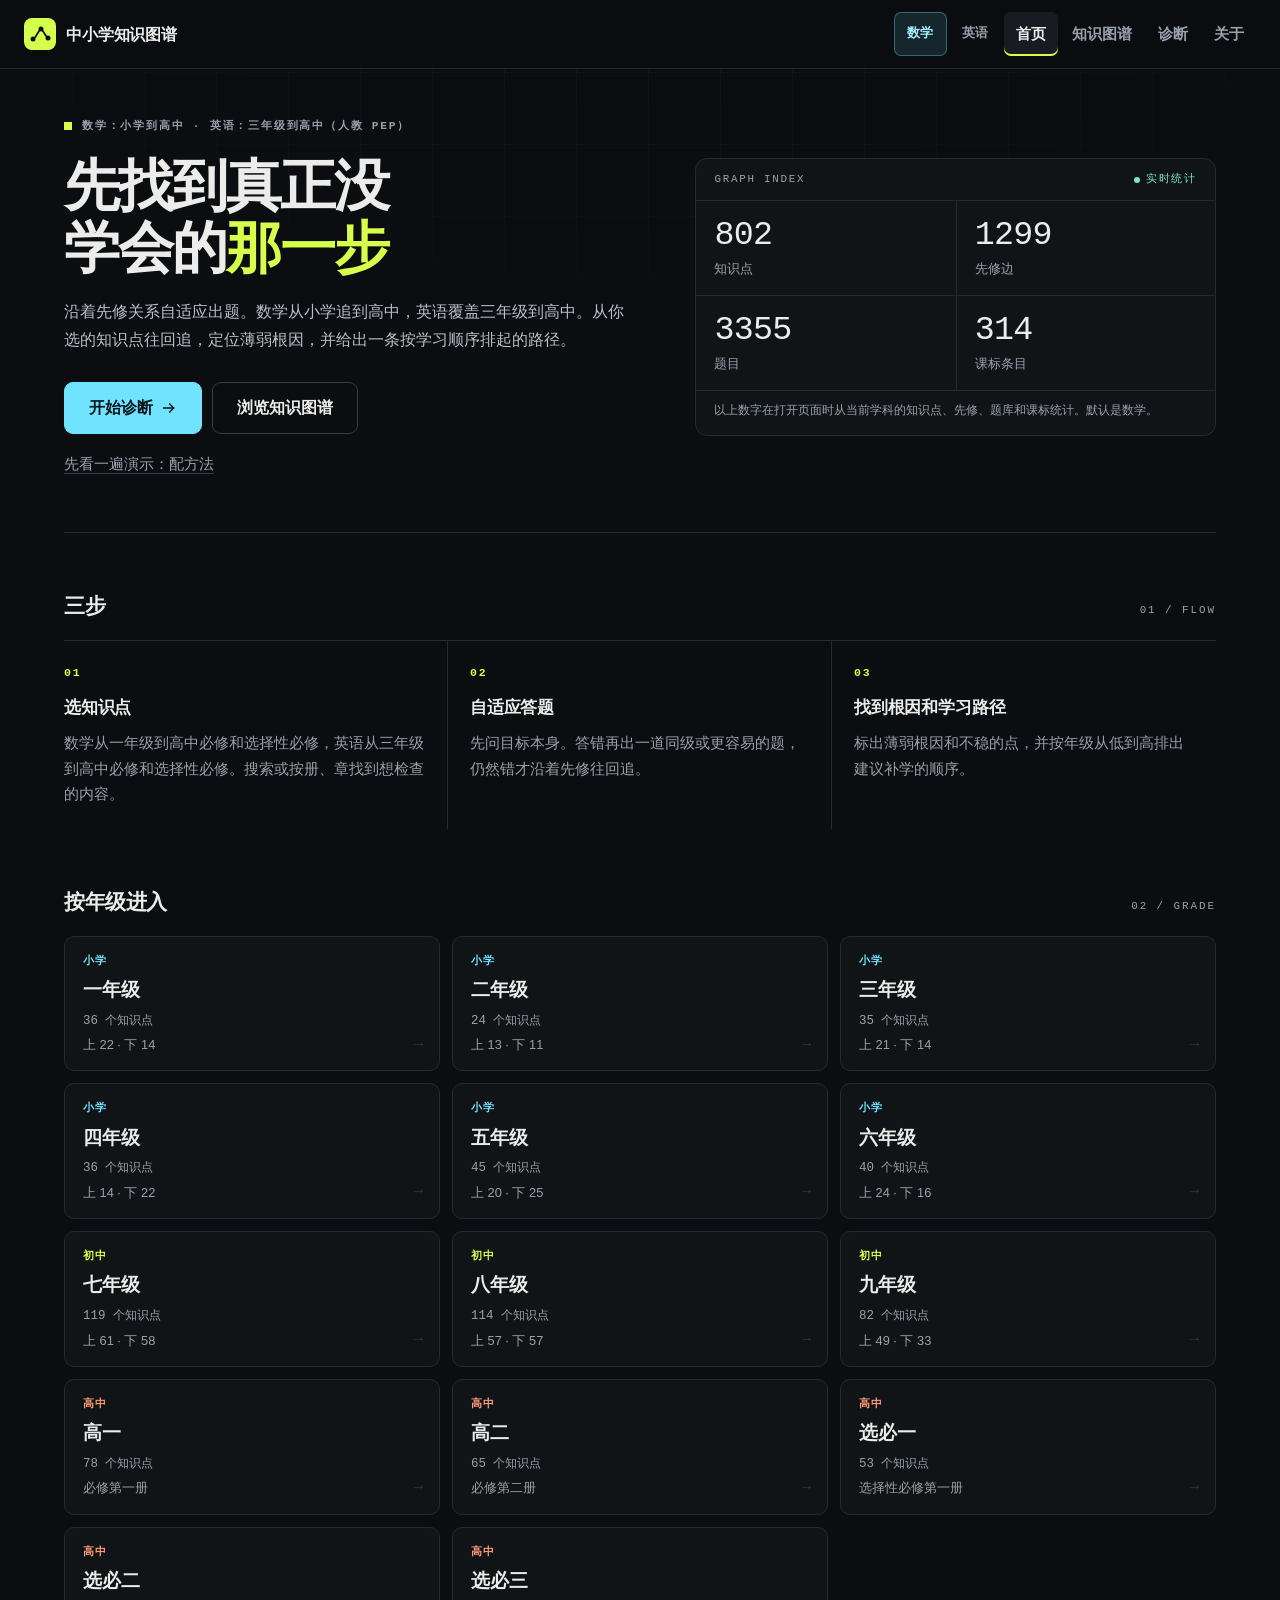
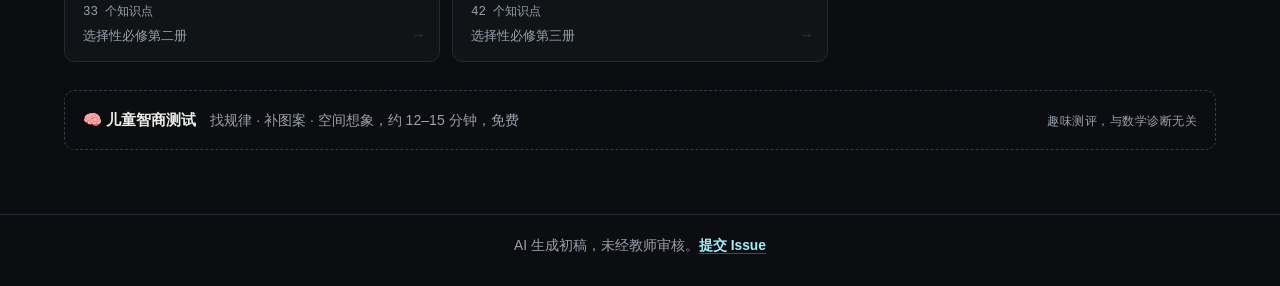
==== index.html @ 4be2f36e "合并上游数据更新，并补齐新数据所需的界面支持 数据（来自上游 xiaoyang111222/cn-math-taxonomy 最新 main）： - 新增初中英语 245 个、高中英语 259 个知识" ====
<!DOCTYPE html>
<html lang="zh-CN">
<head>
<meta charset="utf-8">
<meta name="viewport" content="width=device-width, initial-scale=1">
<title>中小学知识图谱</title>
<meta name="description" content="数学（小学到高中）和英语（小学到高中）的知识图谱。沿先修关系自适应出题，从选中的知识点往回找到薄弱根因。">
<link rel="icon" href="data:image/svg+xml,%3Csvg xmlns='http://www.w3.org/2000/svg' viewBox='0 0 32 32'%3E%3Crect width='32' height='32' rx='8' fill='%230b0d10'/%3E%3Ccircle cx='9' cy='21' r='2.5' fill='%236fe3ff'/%3E%3Ccircle cx='17' cy='11' r='2.5' fill='%23d5ff4b'/%3E%3Ccircle cx='24' cy='20' r='2.5' fill='%236fe3ff'/%3E%3C/svg%3E">
<script>
(function () {
  var id = location.hash.replace(/^#/, '');
  try { id = decodeURIComponent(id); } catch (e) { return; }
  if (/^cnm_[A-Za-z0-9]+$/.test(id)) {
    document.documentElement.style.visibility = 'hidden';
    location.replace('explore/#' + encodeURIComponent(id));
  } else if (/^cne_[A-Za-z0-9]+$/.test(id)) {
    document.documentElement.style.visibility = 'hidden';
    location.replace('explore/?subject=english#' + encodeURIComponent(id));
  }
})();
</script>
<link rel="stylesheet" href="assets/site.css">
</head>
<body class="page-home">
<header class="site-header">
  <a class="brand" href="./">
    <svg class="logo" viewBox="0 0 32 32" width="32" height="32" aria-hidden="true"><rect width="32" height="32" rx="8" fill="currentColor"/><circle cx="9" cy="21" r="2.5" fill="#0b0d10"/><circle cx="17" cy="11" r="2.5" fill="#0b0d10"/><circle cx="24" cy="20" r="2.5" fill="#0b0d10"/><path d="M11.2 19.2 15.2 12.8M18.6 12.6 22.2 18.2" stroke="#0b0d10" stroke-width="1.7" stroke-linecap="round"/></svg>
    <span class="brand-name">中小学知识图谱</span>
  </a>
  <nav class="site-nav" aria-label="主导航">
    <a class="nav-link subject-link on" data-subject="math" href="./">数学</a>
    <a class="nav-link subject-link" data-subject="english" href="./?subject=english">英语</a>
    <a class="nav-link active" href="./" aria-current="page">首页</a>
    <a class="nav-link" href="explore/">知识图谱</a>
    <a class="nav-link" href="diagnose/">诊断</a>
    <a class="nav-link" href="https://github.com/xiaoyang111222/cn-math-taxonomy" target="_blank" rel="noopener noreferrer">关于</a>
  </nav>
</header>
<main class="home">
  <section class="hero">
    <div class="hero-copy">
      <p class="eyebrow">数学：小学到高中 · 英语：三年级到高中（人教 PEP）</p>
      <h1>先找到真正没学会的<span class="hi">那一步</span></h1>
      <p class="lede">沿着先修关系自适应出题。数学从小学追到高中，英语覆盖三年级到高中。从你选的知识点往回追，定位薄弱根因，并给出一条按学习顺序排起的路径。</p>
      <div class="hero-actions">
        <a class="btn btn-primary btn-lg" href="diagnose/">
          开始诊断
          <svg class="arrow" viewBox="0 0 24 24" fill="none" stroke="currentColor" stroke-width="2" stroke-linecap="square" aria-hidden="true"><path d="M4 12h15M13 6l6 6-6 6"/></svg>
        </a>
        <a class="btn btn-lg" href="explore/">浏览知识图谱</a>
      </div>
      <p class="quiet-link"><a href="diagnose/?target=cnm_221&amp;demo=1">先看一遍演示：配方法</a></p>
    </div>

    <aside class="hero-panel" aria-label="图谱数据概览">
      <div class="panel-head">
        <span>Graph index</span>
        <span class="live">实时统计</span>
      </div>
      <div class="stat-grid" id="stats">
        <div class="stat-card"><div class="stat-num" id="n-topics">…</div><div class="stat-label">知识点</div></div>
        <div class="stat-card"><div class="stat-num" id="n-edges">…</div><div class="stat-label">先修边</div></div>
        <div class="stat-card"><div class="stat-num" id="n-questions">…</div><div class="stat-label">题目</div></div>
        <div class="stat-card"><div class="stat-num" id="n-standards">…</div><div class="stat-label">课标条目</div></div>
      </div>
      <div class="panel-foot">
        <p class="stat-note">以上数字在打开页面时从当前学科的知识点、先修、题库和课标统计。默认是数学。</p>
        <div id="load-error" class="load-error" hidden></div>
      </div>
    </aside>
  </section>

  <div class="section-head">
    <h2 class="section-title">三步</h2>
    <span class="sec-index">01 / Flow</span>
  </div>
  <ol class="steps">
    <li>
      <span class="step-no">01</span>
      <h3>选知识点</h3>
      <p>数学从一年级到高中必修和选择性必修，英语从三年级到高中必修和选择性必修。搜索或按册、章找到想检查的内容。</p>
    </li>
    <li>
      <span class="step-no">02</span>
      <h3>自适应答题</h3>
      <p>先问目标本身。答错再出一道同级或更容易的题，仍然错才沿着先修往回追。</p>
    </li>
    <li>
      <span class="step-no">03</span>
      <h3>找到根因和学习路径</h3>
      <p>标出薄弱根因和不稳的点，并按年级从低到高排出建议补学的顺序。</p>
    </li>
  </ol>

  <div class="section-head">
    <h2 class="section-title">按年级进入</h2>
    <span class="sec-index">02 / Grade</span>
  </div>
  <div class="grade-grid" id="grades" aria-busy="true"></div>

  <a class="iq-card" href="https://test.pansgo.com/?from=math-home" target="_blank" rel="noopener">
    <strong>🧠 儿童智商测试</strong>
    <span class="iq-sub">找规律 · 补图案 · 空间想象，约 12–15 分钟，免费</span>
    <span class="iq-note">趣味测评，与数学诊断无关</span>
  </a>
</main>
<footer class="site-footer">
  <p>AI 生成初稿，未经教师审核。<a href="https://github.com/xiaoyang111222/cn-math-taxonomy/issues/new/choose">提交 Issue</a></p>
</footer>
<script src="assets/motion.js"></script>
<script src="assets/home.js"></script>
</body>
</html>
---- assets/site.css ----
/* 中小学知识图谱：全站配色、字号、导航。浏览页与诊断页共用。
   2026 视觉重构：石墨深色仪表台，去除深绿 + 白色底。 */

:root {
  color-scheme: dark;

  --bg: #0b0d10;
  --bg-elev: #111417;
  --bg-muted: #181c22;
  --panel: #111417;

  --text: #ecedea;
  --muted: #98a1ac;
  --line: #242a33;
  --line-strong: #333c49;

  --brand: #6fe3ff;
  --brand-strong: #a6edff;
  --brand-soft: rgba(111, 227, 255, 0.12);
  --on-brand: #06151a;
  --accent: #d5ff4b;
  --on-accent: #0b0d10;

  --junior: #d5ff4b;
  --junior-soft: rgba(213, 255, 75, 0.12);
  --focus: #d5ff4b;

  --shadow: none;
  --radius: 12px;
  --radius-sm: 8px;

  --font: "PingFang SC", "Hiragino Sans GB", "Microsoft YaHei", "Noto Sans CJK SC", "Noto Sans SC", "Source Han Sans SC", sans-serif;
  --mono: "SFMono-Regular", "JetBrains Mono", "Cascadia Mono", Menlo, Consolas, "Liberation Mono", monospace;
  --fs: 16px;

  --ok: #7ce7c0;
  --ok-bg: #0e2721;
  --on-ok: #04120d;
  --bad: #ff8172;
  --bad-bg: #2b1414;
  --on-bad: #1a0505;
  --warn: #ffc46b;
  --warn-bg: #2a2013;
  --unk: #a7b0bb;
  --unk-bg: #1b2027;

  --accent-old: #0f766e;
  --node-primary: #6fe3ff;
  --node-primary-bg: #0e2329;
  --node-junior: #d5ff4b;
  --node-junior-bg: #1f260c;
  --node-senior: #ff9c7a;
  --node-senior-bg: #2a1913;
  --node-current-bg: #20262e;
  --node-current-border: #ffffff;
  --node-text: #ecedea;
  --edge: #5d6a79;
  --edge-soft: #414b58;

  --hard-bg: rgba(255, 196, 107, 0.14);
  --hard-fg: #ffc46b;
  --soft-bg: #1b2027;
  --soft-fg: #a7b0bb;

  --diagram-ok-bg: #0e2721;
  --diagram-ok: #7ce7c0;
  --diagram-bad-bg: #2b1414;
  --diagram-bad: #ff8172;
  --diagram-unk-bg: #1b2027;
  --diagram-unk: #a7b0bb;
  --diagram-shaky-bg: #2a2013;
  --diagram-shaky: #ffc46b;
  --diagram-text: #ecedea;
  --diagram-edge: #4b5563;

  --ease-out: cubic-bezier(0.22, 1, 0.36, 1);
  --dur: 240ms;
}

@media print {
  :root {
    color-scheme: light;
    --bg: #fff;
    --bg-elev: #fff;
    --bg-muted: #f4f6f8;
    --text: #111827;
    --muted: #4b5563;
    --line: #d5dbe3;
    --line-strong: #b9c2cd;
    --panel: #fff;
    --shadow: none;
    --brand: #0e7490;
    --brand-strong: #0e7490;
    --brand-soft: #e6f6fb;
    --on-brand: #ffffff;
    --node-primary: #0e7490;
    --node-primary-bg: #e6f6fb;
    --node-junior: #4d7c0f;
    --node-junior-bg: #f1f8e0;
    --node-senior: #b45309;
    --node-senior-bg: #fdf1e6;
    --node-current-bg: #fff7ed;
    --node-current-border: #c2410c;
    --node-text: #111827;
    --edge: #6b7280;
    --edge-soft: #9ca3af;
    --diagram-text: #111827;
    --diagram-edge: #6b7280;
  }
}

*, *::before, *::after { box-sizing: border-box; }
[hidden] { display: none !important; }
html { -webkit-text-size-adjust: 100%; scroll-behavior: smooth; }

body {
  margin: 0;
  font-family: var(--font);
  font-size: var(--fs);
  line-height: 1.65;
  color: var(--text);
  background: var(--bg);
  -webkit-font-smoothing: antialiased;
}

/* 背景细网格 —— 屏幕阅读才有，打印不输出 */
@media screen {
  body::before {
    content: "";
    position: fixed;
    inset: 0;
    z-index: 0;
    pointer-events: none;
    background-image:
      linear-gradient(to right, rgba(255, 255, 255, 0.035) 1px, transparent 1px),
      linear-gradient(to bottom, rgba(255, 255, 255, 0.035) 1px, transparent 1px);
    background-size: 72px 72px;
    -webkit-mask-image: radial-gradient(ellipse 85% 55% at 50% 0%, #000 0%, transparent 78%);
            mask-image: radial-gradient(ellipse 85% 55% at 50% 0%, #000 0%, transparent 78%);
  }
  body > * { position: relative; z-index: 1; }
}

img { max-width: 100%; height: auto; }
code {
  overflow-wrap: anywhere;
  font-family: var(--mono);
  font-size: 0.92em;
  color: var(--brand-strong);
}

::selection { background: var(--accent); color: var(--on-accent); }

:focus-visible {
  outline: 2px solid var(--focus);
  outline-offset: 3px;
}

::-webkit-scrollbar { width: 10px; height: 10px; }
::-webkit-scrollbar-track { background: var(--bg); }
::-webkit-scrollbar-thumb { background: var(--line-strong); border: 3px solid var(--bg); border-radius: 999px; }
::-webkit-scrollbar-thumb:hover { background: #47525f; }

.node-tip {
  position: absolute;
  z-index: 6;
  max-width: min(280px, calc(100% - 16px));
  padding: 6px 10px;
  border: 1px solid var(--line-strong);
  border-radius: 8px;
  background: #05070a;
  color: var(--text);
  font-size: 0.88rem;
  font-weight: 700;
  line-height: 1.45;
  pointer-events: none;
  box-shadow: 0 12px 32px rgba(0, 0, 0, 0.5);
  overflow-wrap: anywhere;
}

/* 页面切换 */
@view-transition { navigation: auto; }

::view-transition-old(root) { animation: vt-out 180ms cubic-bezier(0.4, 0, 1, 1) both; }
::view-transition-new(root) { animation: vt-in 320ms var(--ease-out) both; }

@keyframes vt-out { to { opacity: 0; transform: translateY(-6px); } }
@keyframes vt-in { from { opacity: 0; transform: translateY(10px); } to { opacity: 1; transform: none; } }

html.is-leaving body { opacity: 0; transition: opacity 160ms cubic-bezier(0.4, 0, 1, 1); }

@keyframes rise-in {
  from { opacity: 0; transform: translateY(12px); }
  to { opacity: 1; transform: none; }
}

@media (prefers-reduced-motion: reduce) {
  html { scroll-behavior: auto; }
  *, *::before, *::after {
    animation-duration: 0.001ms !important;
    animation-iteration-count: 1 !important;
    transition-duration: 0.001ms !important;
    scroll-behavior: auto !important;
  }
  body::before { display: none; }
}

/* ---------------- 顶部导航 ---------------- */
.site-header {
  display: flex;
  flex-wrap: wrap;
  align-items: center;
  gap: 6px 20px;
  padding: 12px 24px;
  background: rgba(11, 13, 16, 0.96);
  border-bottom: 1px solid var(--line);
  max-width: 100%;
  position: sticky;
  top: 0;
  z-index: 40;
}

.brand {
  display: flex;
  align-items: center;
  gap: 10px;
  min-height: 44px;
  min-width: 0;
  color: var(--text);
  text-decoration: none;
  font-weight: 700;
  letter-spacing: -0.01em;
}

.logo {
  color: var(--accent);
  flex: none;
  display: block;
}

.brand-name {
  overflow-wrap: anywhere;
  font-size: 1.02rem;
}

.site-nav {
  display: flex;
  flex-wrap: wrap;
  align-items: center;
  gap: 2px;
  margin-left: auto;
  min-width: 0;
  max-width: 100%;
}

.nav-link {
  display: inline-flex;
  align-items: center;
  min-height: 44px;
  padding: 6px 12px;
  border-radius: 7px;
  color: var(--muted);
  text-decoration: none;
  font-weight: 600;
  font-size: 0.94rem;
  transition: color var(--dur) var(--ease-out), background-color var(--dur) var(--ease-out);
}

.nav-link:hover { background: var(--bg-muted); color: var(--text); }

.nav-link.active,
.nav-link[aria-current="page"] {
  background: var(--bg-muted);
  color: var(--text);
  box-shadow: inset 0 -2px 0 var(--accent);
}

.nav-link.subject-link {
  font-family: var(--mono);
  font-size: 0.82rem;
  letter-spacing: 0.04em;
  color: var(--muted);
  border: 1px solid transparent;
}

.nav-link.subject-link.on {
  background: var(--brand-soft);
  border-color: rgba(111, 227, 255, 0.35);
  color: var(--brand-strong);
  box-shadow: none;
}

body.subject-english .legend li:has(.sw-j),
body.subject-english .legend li:has(.sw-h) { display: none; }

@media (max-width: 720px) {
  .site-header { padding: 10px 16px; gap: 4px 12px; }
  .site-nav { flex: 1 1 100%; margin-left: 0; }
  .nav-link { min-height: 44px; padding: 4px 10px; }
}

.site-footer {
  padding: 20px 24px 28px;
  text-align: center;
  color: var(--muted);
  font-size: 0.86rem;
  border-top: 1px solid var(--line);
  max-width: 100%;
}

.site-footer p { margin: 0; overflow-wrap: anywhere; }
.site-footer a { color: var(--brand-strong); font-weight: 600; text-decoration: none; border-bottom: 1px solid rgba(166, 237, 255, 0.3); position: relative; }
.site-footer a:hover { border-color: var(--brand-strong); }
/* 行内链接不改变排版，用伪元素把可点区域扩到 44px */
.site-footer a::after {
  content: "";
  position: absolute;
  left: -4px;
  right: -4px;
  top: 50%;
  height: 44px;
  transform: translateY(-50%);
}

/* ---------------- 按钮 ---------------- */
button, .btn {
  font: inherit;
  font-weight: 600;
  min-height: 44px;
  padding: 9px 16px;
  border-radius: var(--radius-sm);
  border: 1px solid var(--line-strong);
  background: transparent;
  color: var(--text);
  cursor: pointer;
  transition: background-color var(--dur) var(--ease-out),
              border-color var(--dur) var(--ease-out),
              color var(--dur) var(--ease-out),
              transform 160ms var(--ease-out);
}

button:hover, .btn:hover { background: var(--bg-muted); border-color: #46505f; }
button:active, .btn:active { transform: translateY(1px); }

button.primary, .btn-primary {
  background: var(--brand);
  border-color: var(--brand);
  color: var(--on-brand);
  font-weight: 700;
}

button.primary:hover, .btn-primary:hover { background: #8ceaff; border-color: #8ceaff; }
button:disabled { opacity: 0.45; cursor: not-allowed; transform: none; }

.btn {
  display: inline-flex;
  align-items: center;
  justify-content: center;
  gap: 8px;
  text-decoration: none;
  text-align: center;
}

.btn-lg { min-height: 52px; padding: 12px 24px; font-size: 1rem; border-radius: 9px; }
.btn-block { width: 100%; }
.btn .arrow { width: 16px; height: 16px; flex: none; transition: transform var(--dur) var(--ease-out); }
.btn:hover .arrow { transform: translateX(3px); }

input[type="search"], input[type="text"], input[type="number"], select, textarea {
  font: inherit;
  font-size: 0.95rem;
  color: var(--text);
  background: var(--bg);
  border: 1px solid var(--line-strong);
  border-radius: var(--radius-sm);
  padding: 9px 12px;
  min-height: 44px;
  max-width: 100%;
  transition: border-color 160ms var(--ease-out), background-color 160ms var(--ease-out);
}

input::placeholder { color: #77808c; }

input[type="search"]:hover, input[type="text"]:hover, select:hover, textarea:hover {
  border-color: #46505f;
}

input[type="search"]:focus, input[type="text"]:focus, select:focus, textarea:focus {
  outline: none;
  border-color: var(--brand);
  background: #0d1116;
}

textarea { min-height: 96px; }
.search-lg { width: 100%; font-size: 1rem; min-height: 52px; }

.stage-tabs { display: flex; flex-wrap: wrap; gap: 2px; padding: 3px; border: 1px solid var(--line); border-radius: 9px; background: var(--bg); }
.stage-tab {
  border-radius: 6px;
  border-color: transparent;
  background: transparent;
  min-height: 38px;
  padding: 4px 10px;
  font-size: 0.88rem;
  color: var(--muted);
}
.stage-tab:hover { background: var(--bg-muted); border-color: transparent; }
.stage-tab.on, .stage-tab[aria-selected="true"] {
  background: var(--bg-elev);
  color: var(--brand-strong);
  border-color: var(--line-strong);
  box-shadow: inset 0 0 0 1px rgba(111, 227, 255, 0.18);
}

.badge {
  display: inline-flex;
  align-items: center;
  min-height: 22px;
  padding: 0 8px;
  border-radius: 4px;
  font-family: var(--mono);
  font-size: 0.72rem;
  font-weight: 600;
  letter-spacing: 0.02em;
  white-space: nowrap;
}
.badge.hard { background: var(--hard-bg); color: var(--hard-fg); }
.badge.soft { background: var(--soft-bg); color: var(--soft-fg); }

/* ---------------- 首页 ---------------- */
.home {
  width: min(1200px, 100%);
  margin: 0 auto;
  padding: 48px 24px 64px;
}

.hero {
  display: grid;
  grid-template-columns: minmax(0, 1.05fr) minmax(0, 0.95fr);
  gap: 56px;
  align-items: center;
  padding-bottom: 56px;
  border-bottom: 1px solid var(--line);
}

.hero-copy { min-width: 0; animation: rise-in 520ms var(--ease-out) both; }

.eyebrow {
  display: flex;
  align-items: center;
  gap: 10px;
  margin: 0 0 20px;
  font-family: var(--mono);
  font-size: 0.7rem;
  font-weight: 600;
  letter-spacing: 0.16em;
  text-transform: uppercase;
  color: var(--muted);
}

.eyebrow::before {
  content: "";
  width: 8px;
  height: 8px;
  flex: none;
  background: var(--accent);
}

.hero h1 {
  margin: 0 0 18px;
  font-size: clamp(2.1rem, 4.6vw, 3.5rem);
  line-height: 1.1;
  letter-spacing: -0.035em;
  font-weight: 800;
  color: var(--text);
  text-wrap: balance;
}

.hero h1 .hi { color: var(--accent); white-space: nowrap; }

.lede {
  margin: 0 0 28px;
  font-size: 1.02rem;
  line-height: 1.75;
  max-width: 36em;
  color: #b9c0c9;
}

.hero-actions {
  display: flex;
  flex-wrap: wrap;
  gap: 10px;
  align-items: center;
}

.quiet-link { margin: 18px 0 0; font-size: 0.92rem; }
.quiet-link a {
  color: var(--muted);
  font-weight: 500;
  text-decoration: none;
  border-bottom: 1px solid var(--line-strong);
  padding-bottom: 1px;
  position: relative;
}
/* 行内链接不改变排版，用伪元素把可点区域扩到 44px */
.quiet-link a::after {
  content: "";
  position: absolute;
  left: -6px;
  right: -6px;
  top: 50%;
  height: 44px;
  transform: translateY(-50%);
}
.quiet-link a:hover { color: var(--brand-strong); border-color: var(--brand-strong); }

/* Hero 右侧数据面板 */
.hero-panel {
  min-width: 0;
  border: 1px solid var(--line);
  border-radius: var(--radius);
  background: var(--bg-elev);
  overflow: hidden;
  animation: rise-in 520ms 120ms var(--ease-out) both;
}

.panel-head {
  display: flex;
  align-items: center;
  justify-content: space-between;
  gap: 12px;
  padding: 12px 18px;
  border-bottom: 1px solid var(--line);
  font-family: var(--mono);
  font-size: 0.68rem;
  letter-spacing: 0.16em;
  text-transform: uppercase;
  color: var(--muted);
}

.panel-head .live { display: inline-flex; align-items: center; gap: 6px; color: var(--ok); }
.panel-head .live::before {
  content: "";
  width: 6px; height: 6px;
  border-radius: 50%;
  background: currentColor;
  animation: blink 2.6s var(--ease-out) infinite;
}

@keyframes blink { 0%, 100% { opacity: 1; } 50% { opacity: 0.25; } }

.panel-foot {
  padding: 10px 18px 14px;
  border-top: 1px solid var(--line);
}

.section-head {
  display: flex;
  align-items: baseline;
  justify-content: space-between;
  gap: 16px;
  margin: 56px 0 16px;
}

.section-title {
  margin: 0;
  font-size: 1.32rem;
  letter-spacing: -0.02em;
  font-weight: 700;
}

.sec-index {
  font-family: var(--mono);
  font-size: 0.68rem;
  letter-spacing: 0.18em;
  color: var(--muted);
  text-transform: uppercase;
}

.steps {
  list-style: none;
  margin: 0;
  padding: 0;
  display: grid;
  grid-template-columns: repeat(3, minmax(0, 1fr));
  gap: 0;
  border-top: 1px solid var(--line);
}

.steps li {
  min-width: 0;
  padding: 22px 22px 22px 0;
  border-right: 1px solid var(--line);
  transition: background-color var(--dur) var(--ease-out);
}

.steps li + li { padding-left: 22px; }
.steps li:last-child { border-right: 0; }
.steps li:hover { background: rgba(255, 255, 255, 0.018); }

.step-no {
  display: block;
  font-family: var(--mono);
  font-size: 0.72rem;
  font-weight: 600;
  letter-spacing: 0.16em;
  color: var(--accent);
  margin-bottom: 12px;
}

.steps h3 { margin: 0 0 8px; font-size: 1.05rem; letter-spacing: -0.01em; }
.steps p { margin: 0; color: var(--muted); font-size: 0.94rem; line-height: 1.7; }

.stat-grid, .grade-grid {
  display: grid;
  gap: 12px;
}

.stat-grid {
  grid-template-columns: repeat(2, minmax(0, 1fr));
  gap: 0;
}

.grade-grid { grid-template-columns: repeat(3, minmax(0, 1fr)); }

.stat-card {
  min-width: 0;
  padding: 16px 18px;
  border-top: 1px solid var(--line);
  border-left: 1px solid var(--line);
}

.stat-card:nth-child(1), .stat-card:nth-child(2) { border-top: 0; }
.stat-card:nth-child(odd) { border-left: 0; }

.stat-num {
  font-family: var(--mono);
  font-size: clamp(1.6rem, 2.6vw, 2.1rem);
  font-weight: 500;
  line-height: 1.1;
  letter-spacing: -0.02em;
  color: var(--text);
  font-variant-numeric: tabular-nums;
}

.stat-label {
  margin-top: 4px;
  color: var(--muted);
  font-size: 0.8rem;
  font-weight: 500;
}

.stat-note {
  color: var(--muted);
  margin: 0;
  font-size: 0.78rem;
  line-height: 1.6;
}

.load-error {
  background: var(--bad-bg);
  color: var(--text);
  border: 1px solid rgba(255, 129, 114, 0.4);
  border-radius: var(--radius-sm);
  padding: 12px 14px;
  margin: 14px 18px;
  font-size: 0.88rem;
}

a.grade-card {
  position: relative;
  display: flex;
  flex-direction: column;
  gap: 3px;
  min-width: 0;
  min-height: 116px;
  padding: 16px 18px 15px;
  background: var(--bg-elev);
  border: 1px solid var(--line);
  border-radius: 10px;
  text-decoration: none;
  color: inherit;
  transition: border-color var(--dur) var(--ease-out),
              background-color var(--dur) var(--ease-out),
              transform var(--dur) var(--ease-out);
}

a.grade-card::after {
  content: "→";
  position: absolute;
  right: 16px;
  bottom: 14px;
  font-family: var(--mono);
  font-size: 0.9rem;
  color: var(--line-strong);
  transition: color var(--dur) var(--ease-out), transform var(--dur) var(--ease-out);
}

a.grade-card:hover {
  border-color: var(--line-strong);
  background: #14181d;
  transform: translateY(-3px);
}

a.grade-card:hover::after { color: var(--accent); transform: translateX(3px); }
a.grade-card.is-junior:hover { border-color: rgba(213, 255, 75, 0.45); }
a.grade-card.is-senior:hover { border-color: rgba(255, 156, 122, 0.45); }

a.grade-card strong {
  font-size: 1.16rem;
  letter-spacing: -0.01em;
  margin: 2px 0 2px;
}

.grade-stage {
  font-family: var(--mono);
  font-size: 0.66rem;
  font-weight: 600;
  letter-spacing: 0.14em;
  text-transform: uppercase;
  color: var(--muted);
}

a.grade-card.is-primary .grade-stage { color: var(--node-primary); }
a.grade-card.is-junior .grade-stage { color: var(--node-junior); }
a.grade-card.is-senior .grade-stage { color: var(--node-senior); }

.grade-stage + strong + .grade-count + .grade-stage {
  color: var(--muted);
  font-family: var(--font);
  font-size: 0.8rem;
  font-weight: 500;
  letter-spacing: 0;
  text-transform: none;
}

.grade-count {
  font-family: var(--mono);
  font-size: 0.78rem;
  font-weight: 500;
  color: var(--muted);
  font-variant-numeric: tabular-nums;
}

a.iq-card {
  display: flex;
  flex-wrap: wrap;
  align-items: baseline;
  gap: 4px 14px;
  margin-top: 28px;
  padding: 16px 18px;
  max-width: 100%;
  background: transparent;
  border: 1px dashed var(--line-strong);
  border-radius: 10px;
  text-decoration: none;
  color: var(--text);
  transition: border-color var(--dur) var(--ease-out), background-color var(--dur) var(--ease-out);
}

a.iq-card:hover { border-color: var(--brand); background: rgba(111, 227, 255, 0.04); }
a.iq-card strong { font-size: 0.95rem; font-weight: 600; }
a.iq-card .iq-sub { font-weight: 500; color: var(--muted); font-size: 0.88rem; overflow-wrap: anywhere; }
a.iq-card .iq-note {
  margin-left: auto;
  color: var(--muted);
  font-size: 0.74rem;
  font-family: var(--mono);
  letter-spacing: 0.04em;
  overflow-wrap: anywhere;
}

/* 卡片入场错峰 */
.grade-grid > a.grade-card,
.stat-card { animation: rise-in 420ms var(--ease-out) both; }
.grade-grid > a.grade-card:nth-child(3n + 1) { animation-delay: 40ms; }
.grade-grid > a.grade-card:nth-child(3n + 2) { animation-delay: 80ms; }
.grade-grid > a.grade-card:nth-child(3n + 3) { animation-delay: 120ms; }
.stat-card:nth-child(1) { animation-delay: 160ms; }
.stat-card:nth-child(2) { animation-delay: 200ms; }
.stat-card:nth-child(3) { animation-delay: 240ms; }
.stat-card:nth-child(4) { animation-delay: 280ms; }

@media (max-width: 960px) {
  .hero { grid-template-columns: minmax(0, 1fr); gap: 36px; }
  .grade-grid { grid-template-columns: repeat(2, minmax(0, 1fr)); }
}

@media (max-width: 800px) {
  .home { padding: 36px 16px 48px; }
  .steps { grid-template-columns: 1fr; }
  .steps li { padding: 18px 0; border-right: 0; border-bottom: 1px solid var(--line); }
  .steps li + li { padding-left: 0; }
  .steps li:last-child { border-bottom: 0; }
  .step-no { margin-bottom: 14px; }
  .section-head { margin: 40px 0 14px; }
}

@media (max-width: 560px) {
  .hero h1 { font-size: clamp(1.9rem, 8vw, 2.4rem); }
  .hero-actions .btn { flex: 1 1 100%; }
  .grade-grid { grid-template-columns: minmax(0, 1fr); }
  .stat-num { font-size: 1.6rem; }
  a.iq-card .iq-note { margin-left: 0; }
}
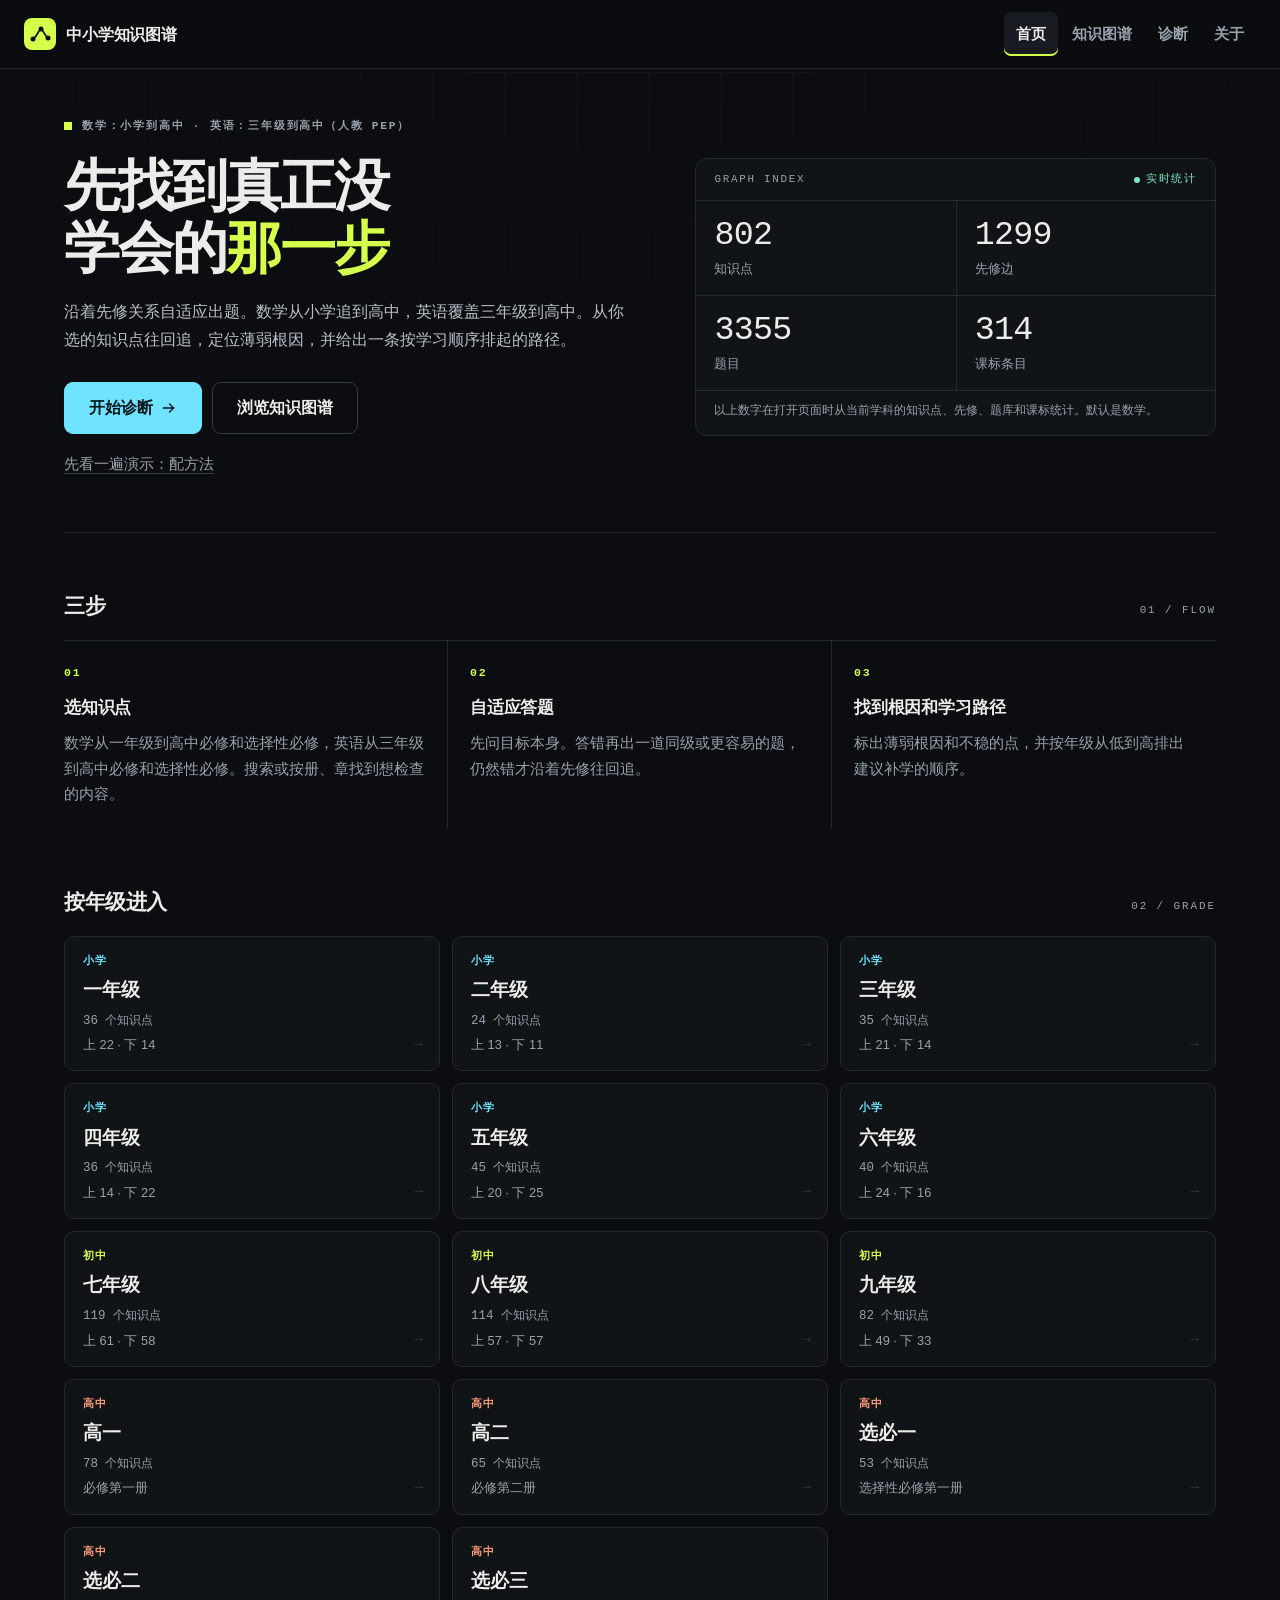
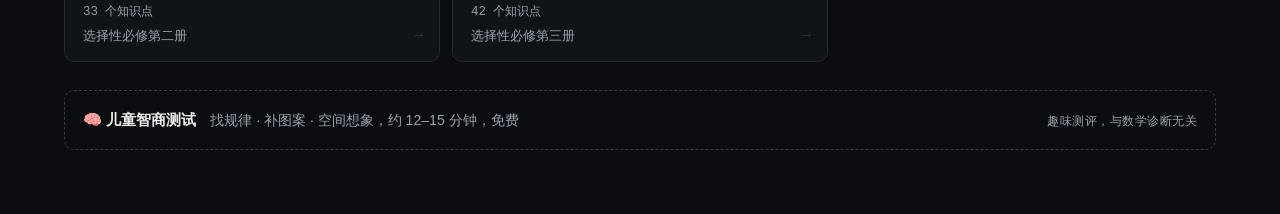
==== commit bd69d0dc: "导航改为一级/二级结构，诊断页学段联动，移除页脚 - 导航一级只留 首页 / 知识图谱 / 诊断 / 关于；数学、英语收进「知识图谱」的悬停下拉（也从键盘 focus 展开） - 诊断页「按年级整体诊" ====
--- a/index.html
+++ b/index.html
@@ -28,12 +28,16 @@
     <span class="brand-name">中小学知识图谱</span>
   </a>
   <nav class="site-nav" aria-label="主导航">
-    <a class="nav-link subject-link on" data-subject="math" href="./">数学</a>
-    <a class="nav-link subject-link" data-subject="english" href="./?subject=english">英语</a>
     <a class="nav-link active" href="./" aria-current="page">首页</a>
-    <a class="nav-link" href="explore/">知识图谱</a>
+    <div class="nav-item has-menu">
+      <a class="nav-link" href="explore/">知识图谱</a>
+      <div class="nav-menu" role="menu" aria-label="知识图谱学科">
+        <a class="nav-link subject-link on" data-subject="math" role="menuitem" href="explore/">数学</a>
+        <a class="nav-link subject-link" data-subject="english" role="menuitem" href="explore/?subject=english">英语</a>
+      </div>
+    </div>
     <a class="nav-link" href="diagnose/">诊断</a>
-    <a class="nav-link" href="https://github.com/xiaoyang111222/cn-math-taxonomy" target="_blank" rel="noopener noreferrer">关于</a>
+    <a class="nav-link" href="https://github.com/zhujiuyi/jiaocaitupu" target="_blank" rel="noopener noreferrer">关于</a>
   </nav>
 </header>
 <main class="home">
@@ -104,9 +108,6 @@
     <span class="iq-note">趣味测评，与数学诊断无关</span>
   </a>
 </main>
-<footer class="site-footer">
-  <p>AI 生成初稿，未经教师审核。<a href="https://github.com/xiaoyang111222/cn-math-taxonomy/issues/new/choose">提交 Issue</a></p>
-</footer>
 <script src="assets/motion.js"></script>
 <script src="assets/home.js"></script>
 </body>
--- a/assets/site.css
+++ b/assets/site.css
@@ -268,6 +268,42 @@
 
 .nav-link:hover { background: var(--bg-muted); color: var(--text); }
 
+/* 「知识图谱」带学科二级菜单：鼠标悬停或键盘聚焦时展开 */
+.nav-item { position: relative; display: inline-flex; align-items: center; }
+.nav-item .nav-menu {
+  position: absolute;
+  top: calc(100% + 6px);
+  left: 50%;
+  transform: translateX(-50%) translateY(-4px);
+  min-width: 132px;
+  padding: 6px;
+  display: flex;
+  flex-direction: column;
+  gap: 2px;
+  background: var(--bg-elev);
+  border: 1px solid var(--line-strong);
+  border-radius: 10px;
+  box-shadow: 0 12px 32px rgba(0, 0, 0, 0.45);
+  opacity: 0;
+  visibility: hidden;
+  pointer-events: none;
+  transition: opacity var(--dur) var(--ease-out), transform var(--dur) var(--ease-out), visibility var(--dur);
+  z-index: 60;
+}
+.nav-item.has-menu:hover .nav-menu,
+.nav-item.has-menu:focus-within .nav-menu {
+  opacity: 1;
+  visibility: visible;
+  pointer-events: auto;
+  transform: translateX(-50%) translateY(0);
+}
+.nav-item .nav-menu .nav-link { width: 100%; justify-content: flex-start; min-height: 40px; }
+.nav-item .nav-menu .nav-link.on {
+  background: var(--bg-muted);
+  color: var(--text);
+  box-shadow: inset 0 0 0 1px var(--line-strong);
+}
+
 .nav-link.active,
 .nav-link[aria-current="page"] {
   background: var(--bg-muted);
@@ -297,29 +333,6 @@
   .site-header { padding: 10px 16px; gap: 4px 12px; }
   .site-nav { flex: 1 1 100%; margin-left: 0; }
   .nav-link { min-height: 44px; padding: 4px 10px; }
-}
-
-.site-footer {
-  padding: 20px 24px 28px;
-  text-align: center;
-  color: var(--muted);
-  font-size: 0.86rem;
-  border-top: 1px solid var(--line);
-  max-width: 100%;
-}
-
-.site-footer p { margin: 0; overflow-wrap: anywhere; }
-.site-footer a { color: var(--brand-strong); font-weight: 600; text-decoration: none; border-bottom: 1px solid rgba(166, 237, 255, 0.3); position: relative; }
-.site-footer a:hover { border-color: var(--brand-strong); }
-/* 行内链接不改变排版，用伪元素把可点区域扩到 44px */
-.site-footer a::after {
-  content: "";
-  position: absolute;
-  left: -4px;
-  right: -4px;
-  top: 50%;
-  height: 44px;
-  transform: translateY(-50%);
 }
 
 /* ---------------- 按钮 ---------------- */
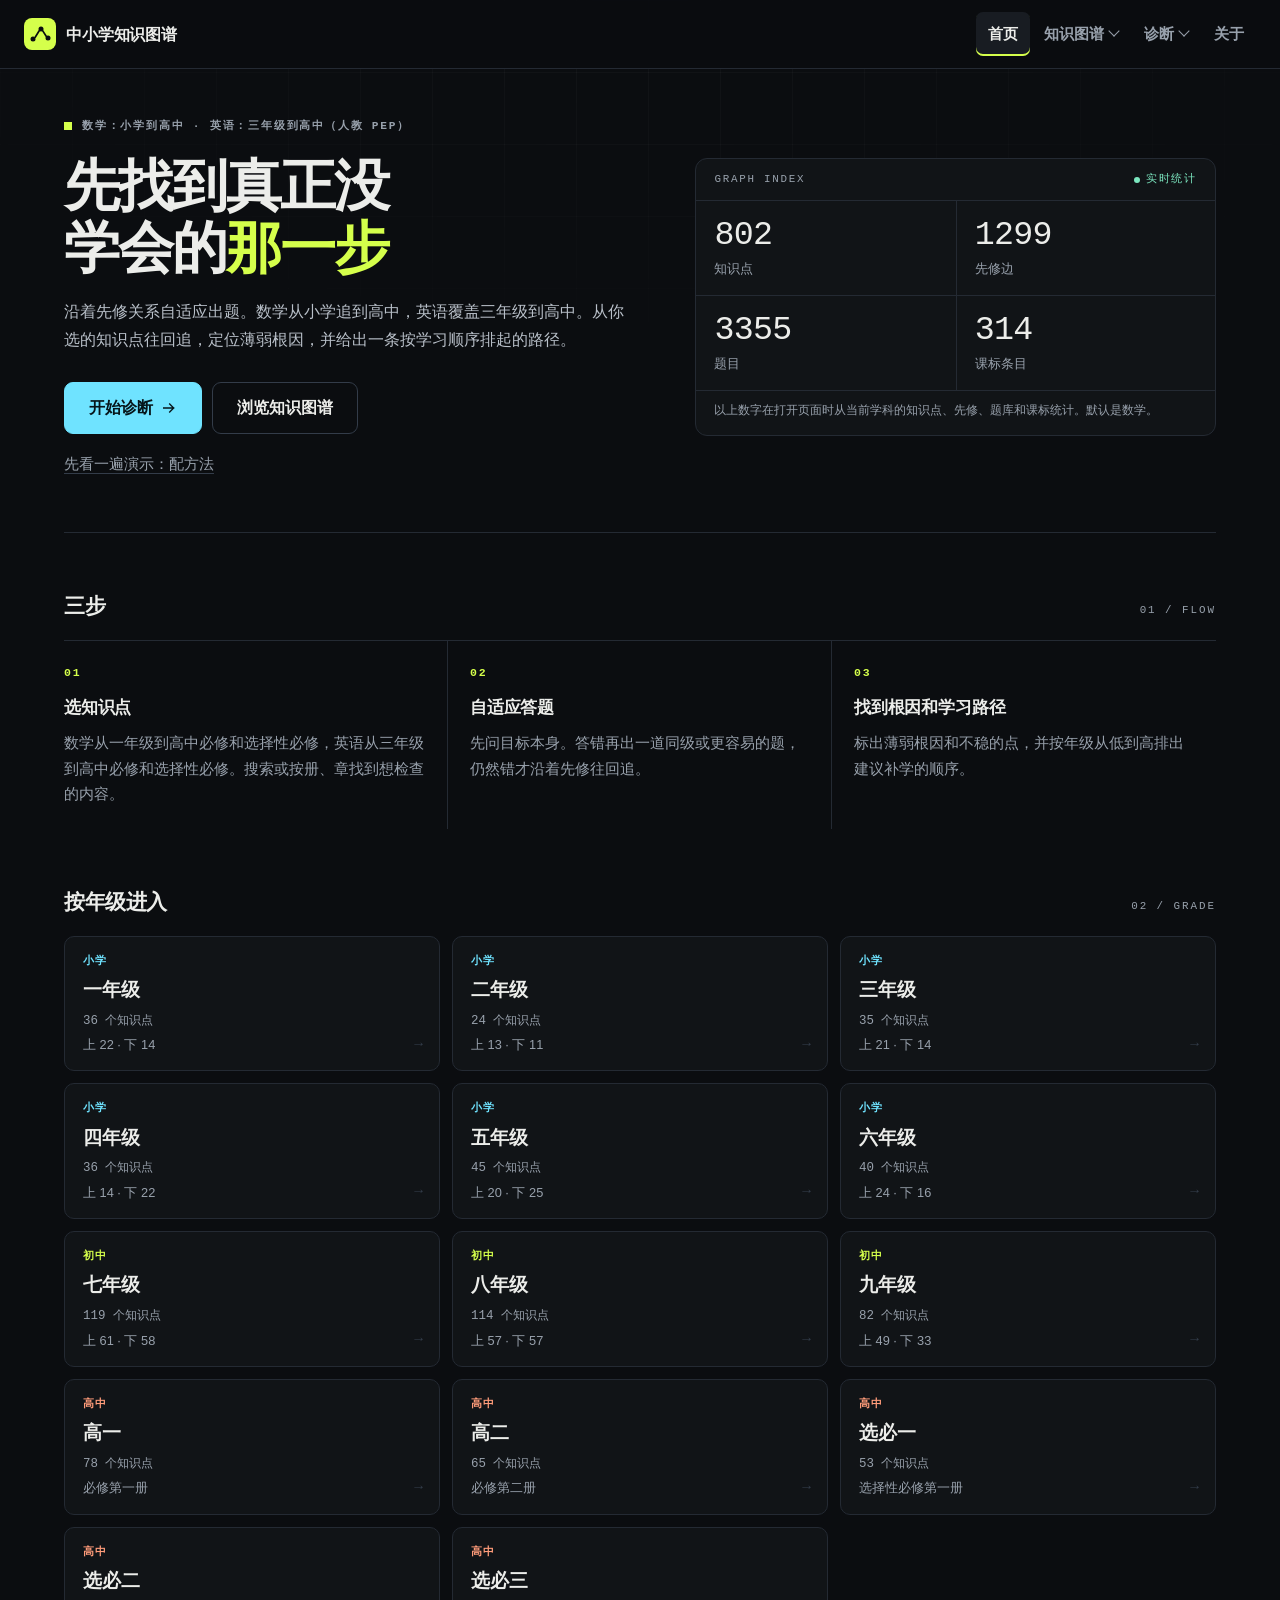
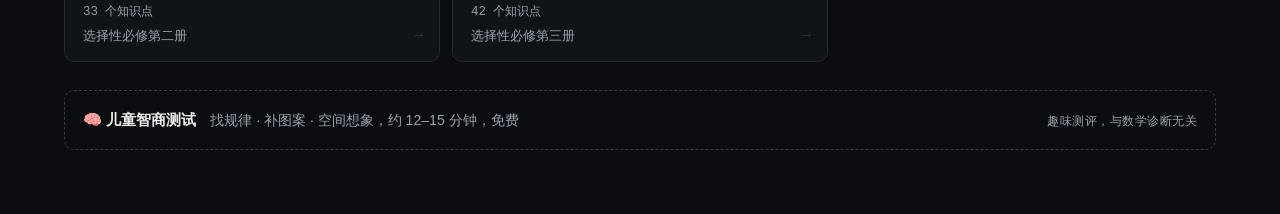
==== commit 45180c5b: "一级菜单只展开二级菜单，不再跳转 - 「知识图谱 / 诊断」改用 button 渲染（外观与 .nav-link 一致，带展开箭头），点击只 toggle 菜单，跳转只发生在点二级学科时 - 两个下拉" ====
--- a/index.html
+++ b/index.html
@@ -30,13 +30,19 @@
   <nav class="site-nav" aria-label="主导航">
     <a class="nav-link active" href="./" aria-current="page">首页</a>
     <div class="nav-item has-menu">
-      <a class="nav-link" href="explore/">知识图谱</a>
-      <div class="nav-menu" role="menu" aria-label="知识图谱学科">
+      <button type="button" class="nav-link" aria-haspopup="true" aria-expanded="false">知识图谱<span class="caret" aria-hidden="true"></span></button>
+      <div class="nav-menu" role="menu" aria-label="知识图谱学科" data-group="explore">
         <a class="nav-link subject-link on" data-subject="math" role="menuitem" href="explore/">数学</a>
         <a class="nav-link subject-link" data-subject="english" role="menuitem" href="explore/?subject=english">英语</a>
       </div>
     </div>
-    <a class="nav-link" href="diagnose/">诊断</a>
+    <div class="nav-item has-menu">
+      <button type="button" class="nav-link" aria-haspopup="true" aria-expanded="false">诊断<span class="caret" aria-hidden="true"></span></button>
+      <div class="nav-menu" role="menu" aria-label="诊断学科" data-group="diagnose">
+        <a class="nav-link subject-link on" data-subject="math" role="menuitem" href="diagnose/">数学</a>
+        <a class="nav-link subject-link" data-subject="english" role="menuitem" href="diagnose/?subject=english">英语</a>
+      </div>
+    </div>
     <a class="nav-link" href="https://github.com/zhujiuyi/jiaocaitupu" target="_blank" rel="noopener noreferrer">关于</a>
   </nav>
 </header>
@@ -109,6 +115,7 @@
   </a>
 </main>
 <script src="assets/motion.js"></script>
+<script src="assets/nav.js"></script>
 <script src="assets/home.js"></script>
 </body>
 </html>
--- a/assets/site.css
+++ b/assets/site.css
@@ -178,14 +178,9 @@
   overflow-wrap: anywhere;
 }
 
-/* 页面切换 */
-@view-transition { navigation: auto; }
-
-::view-transition-old(root) { animation: vt-out 180ms cubic-bezier(0.4, 0, 1, 1) both; }
-::view-transition-new(root) { animation: vt-in 320ms var(--ease-out) both; }
-
-@keyframes vt-out { to { opacity: 0; transform: translateY(-6px); } }
-@keyframes vt-in { from { opacity: 0; transform: translateY(10px); } to { opacity: 1; transform: none; } }
+/* 页面切换交给 assets/motion.js：跳转前淡出。
+   跨文档 @view-transition 在跳转被打断时会抛 InvalidStateError，不采用。 */
+html.is-leaving body { opacity: 0; transition: opacity 160ms cubic-bezier(0.4, 0, 1, 1); }
 
 html.is-leaving body { opacity: 0; transition: opacity 160ms cubic-bezier(0.4, 0, 1, 1); }
 
@@ -267,6 +262,38 @@
 }
 
 .nav-link:hover { background: var(--bg-muted); color: var(--text); }
+
+/* 「知识图谱 / 诊断」两个一级项只负责展开二级菜单，不跳转：
+   用 button 渲染，并抹掉按钮的默认边框与背景，外观与 .nav-link 一致 */
+.nav-item > button.nav-link {
+  border: 0;
+  background: transparent;
+  cursor: pointer;
+  font: inherit;
+  font-weight: 600;
+  font-size: 0.94rem;
+  min-height: 44px;
+  padding: 6px 12px;
+  border-radius: 7px;
+  color: var(--muted);
+  display: inline-flex;
+  align-items: center;
+  gap: 6px;
+}
+.nav-item > button.nav-link:hover { background: var(--bg-muted); color: var(--text); }
+.nav-item > button.nav-link .caret {
+  width: 8px;
+  height: 8px;
+  border-right: 1.5px solid currentColor;
+  border-bottom: 1.5px solid currentColor;
+  transform: translateY(-3px) rotate(45deg);
+  transition: transform var(--dur) var(--ease-out);
+}
+.nav-item.has-menu:hover > button.nav-link .caret,
+.nav-item.has-menu:focus-within > button.nav-link .caret,
+.nav-item.has-menu.open > button.nav-link .caret {
+  transform: translateY(0) rotate(225deg);
+}
 
 /* 「知识图谱」带学科二级菜单：鼠标悬停或键盘聚焦时展开 */
 .nav-item { position: relative; display: inline-flex; align-items: center; }
@@ -290,8 +317,19 @@
   transition: opacity var(--dur) var(--ease-out), transform var(--dur) var(--ease-out), visibility var(--dur);
   z-index: 60;
 }
+/* 菜单与「知识图谱」之间有 6px 间隙，鼠标穿过时会丢掉 :hover。
+   用一层透明伪元素把这段空白补上，移向子项时菜单不会消失。 */
+.nav-item.has-menu .nav-menu::before {
+  content: "";
+  position: absolute;
+  left: 0;
+  right: 0;
+  top: -12px;
+  height: 12px;
+}
 .nav-item.has-menu:hover .nav-menu,
-.nav-item.has-menu:focus-within .nav-menu {
+.nav-item.has-menu:focus-within .nav-menu,
+.nav-item.has-menu.open .nav-menu {
   opacity: 1;
   visibility: visible;
   pointer-events: auto;
@@ -304,8 +342,38 @@
   box-shadow: inset 0 0 0 1px var(--line-strong);
 }
 
+/* 触屏设备没有 hover：点按展开，展开时把子项竖排在下方 */
+@media (hover: none) {
+  .nav-item.has-menu { position: relative; }
+  .nav-item .nav-menu {
+    position: absolute;
+    top: calc(100% + 4px);
+    left: 0;
+    transform: none;
+    min-width: 120px;
+    padding: 6px;
+    flex-direction: column;
+    gap: 2px;
+    background: var(--bg-elev);
+    border: 1px solid var(--line-strong);
+    border-radius: 10px;
+    box-shadow: 0 12px 32px rgba(0, 0, 0, 0.45);
+    opacity: 0;
+    visibility: hidden;
+    pointer-events: none;
+  }
+  .nav-item.has-menu.open .nav-menu {
+    opacity: 1;
+    visibility: visible;
+    pointer-events: auto;
+  }
+  .nav-item .nav-menu::before { display: none; }
+  .nav-item .nav-menu .nav-link { width: 100%; }
+}
+
 .nav-link.active,
-.nav-link[aria-current="page"] {
+.nav-link[aria-current="page"],
+.nav-item > button.nav-link.active {
   background: var(--bg-muted);
   color: var(--text);
   box-shadow: inset 0 -2px 0 var(--accent);
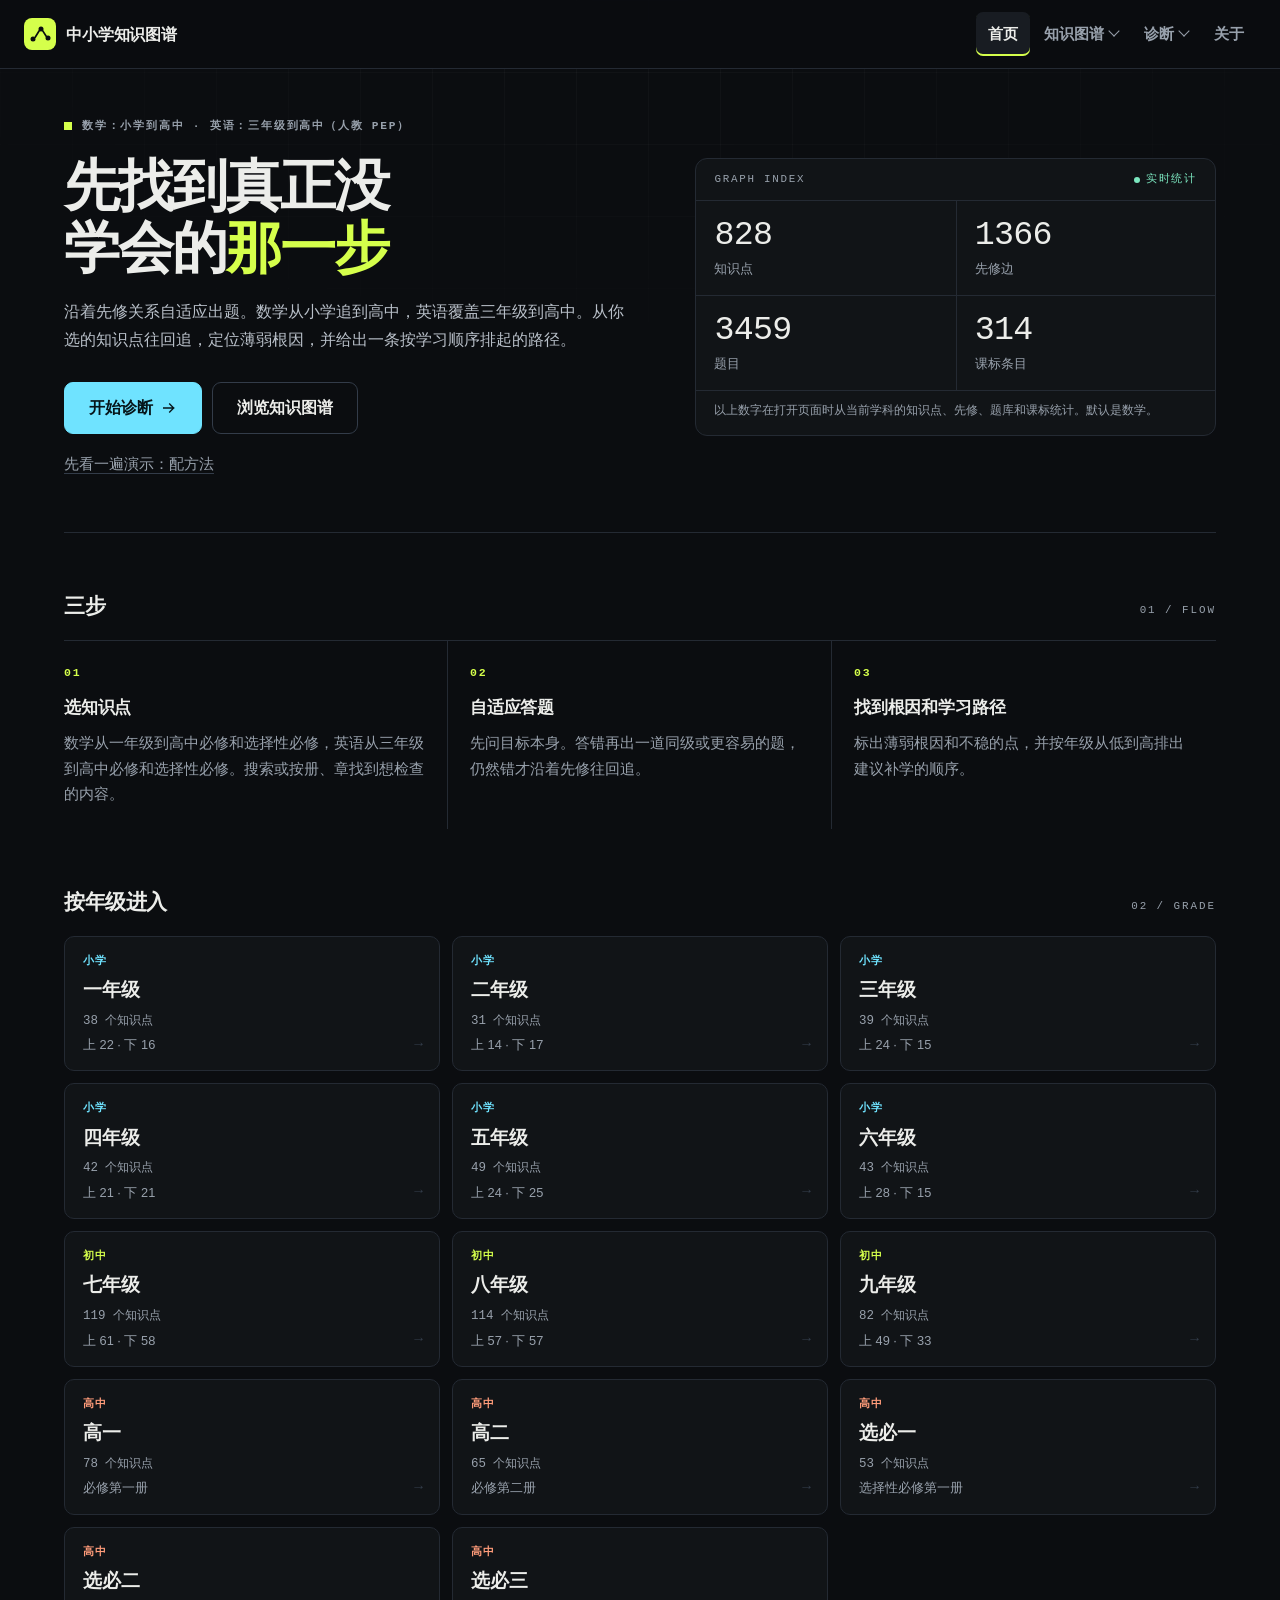
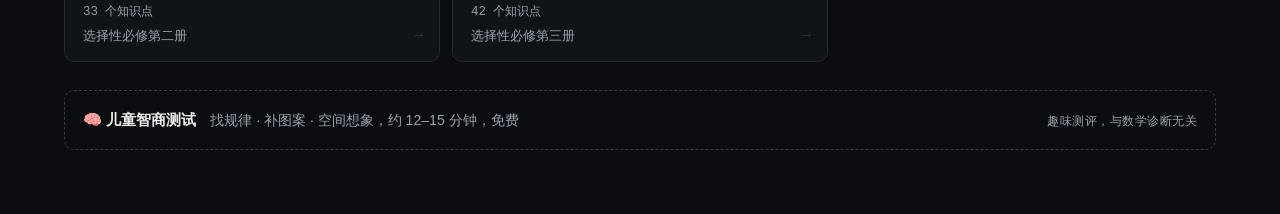
==== commit 8306111b: "合并上游更新：新增初中物理学科 数据（来自上游 xiaoyang111222/cn-math-taxonomy 最新 main）： - 新增初中物理 92 个知识点（cnp_ 前缀，八年级上 28 /" ====
--- a/index.html
+++ b/index.html
@@ -34,6 +34,7 @@
       <div class="nav-menu" role="menu" aria-label="知识图谱学科" data-group="explore">
         <a class="nav-link subject-link on" data-subject="math" role="menuitem" href="explore/">数学</a>
         <a class="nav-link subject-link" data-subject="english" role="menuitem" href="explore/?subject=english">英语</a>
+        <a class="nav-link subject-link" data-subject="physics" role="menuitem" href="explore/?subject=physics">物理</a>
       </div>
     </div>
     <div class="nav-item has-menu">
@@ -41,6 +42,7 @@
       <div class="nav-menu" role="menu" aria-label="诊断学科" data-group="diagnose">
         <a class="nav-link subject-link on" data-subject="math" role="menuitem" href="diagnose/">数学</a>
         <a class="nav-link subject-link" data-subject="english" role="menuitem" href="diagnose/?subject=english">英语</a>
+        <a class="nav-link subject-link" data-subject="physics" role="menuitem" href="diagnose/?subject=physics">物理</a>
       </div>
     </div>
     <a class="nav-link" href="https://github.com/zhujiuyi/jiaocaitupu" target="_blank" rel="noopener noreferrer">关于</a>
--- a/assets/site.css
+++ b/assets/site.css
@@ -397,6 +397,18 @@
 body.subject-english .legend li:has(.sw-j),
 body.subject-english .legend li:has(.sw-h) { display: none; }
 
+/* 物理只有初中：图例里的小学、高中都隐藏 */
+body.subject-physics .legend li:has(.sw-p),
+body.subject-physics .legend li:has(.sw-h) { display: none; }
+/* 物理用琥珀色区分，避免和数学青、英语蓝混在一起 */
+body.subject-physics .stage-tab.on,
+body.subject-physics button.choice.picked,
+body.subject-physics .nav-menu .subject-link.on {
+  background: rgba(255, 196, 107, 0.16);
+  border-color: rgba(255, 196, 107, 0.45);
+  color: var(--warn);
+}
+
 @media (max-width: 720px) {
   .site-header { padding: 10px 16px; gap: 4px 12px; }
   .site-nav { flex: 1 1 100%; margin-left: 0; }
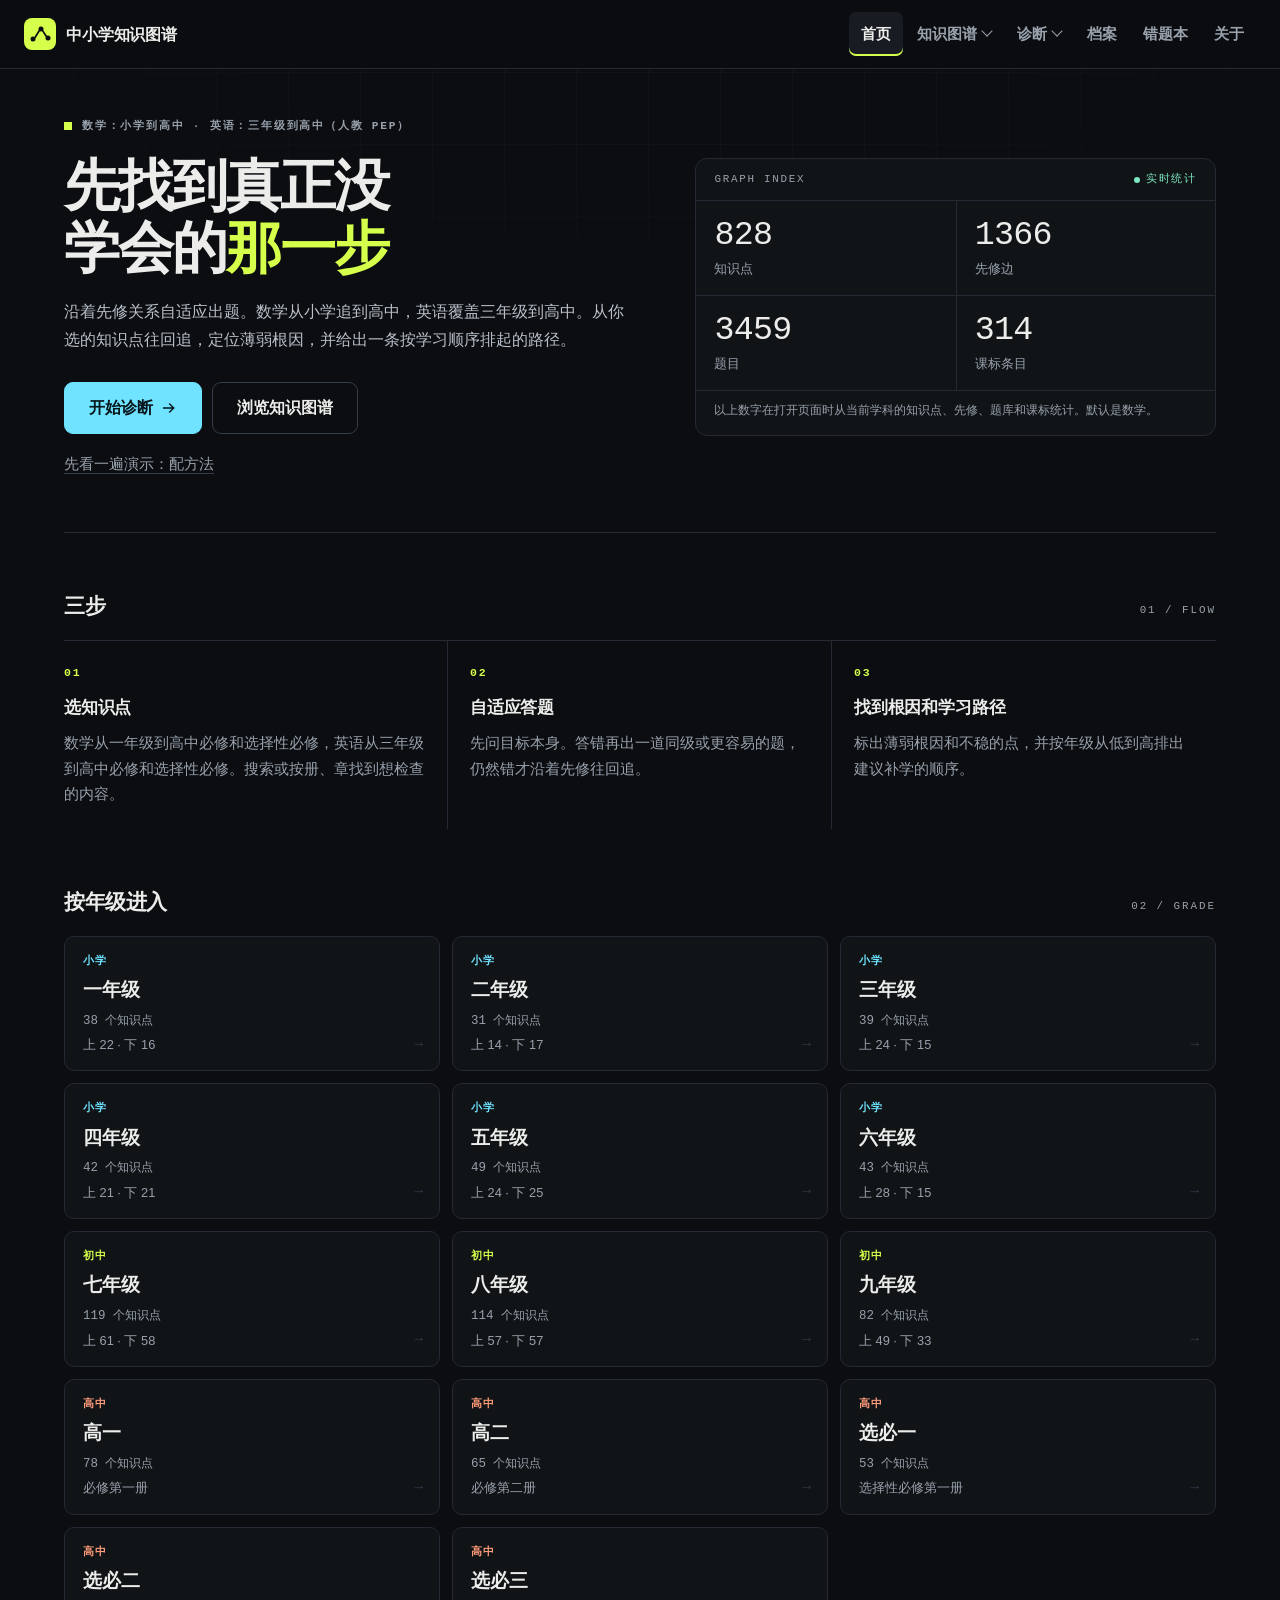
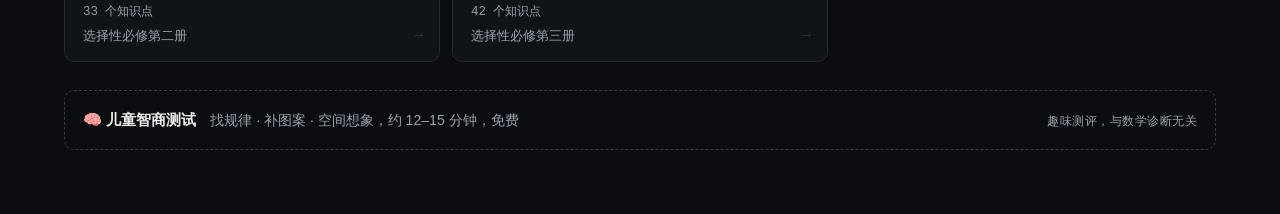
==== commit a33fb3a9: "新增孩子档案与错题本 多孩子共用一台设备时分开记录，做错的知识点自动进错题本并按权重复习。  孩子档案（children/）： - 最多 8 个，昵称不可重名；可编辑、删除（连带清掉该孩子的错题本） " ====
--- a/index.html
+++ b/index.html
@@ -35,6 +35,7 @@
         <a class="nav-link subject-link on" data-subject="math" role="menuitem" href="explore/">数学</a>
         <a class="nav-link subject-link" data-subject="english" role="menuitem" href="explore/?subject=english">英语</a>
         <a class="nav-link subject-link" data-subject="physics" role="menuitem" href="explore/?subject=physics">物理</a>
+        <a class="nav-link subject-link" data-subject="chinese" role="menuitem" href="explore/?subject=chinese">语文</a>
       </div>
     </div>
     <div class="nav-item has-menu">
@@ -43,8 +44,11 @@
         <a class="nav-link subject-link on" data-subject="math" role="menuitem" href="diagnose/">数学</a>
         <a class="nav-link subject-link" data-subject="english" role="menuitem" href="diagnose/?subject=english">英语</a>
         <a class="nav-link subject-link" data-subject="physics" role="menuitem" href="diagnose/?subject=physics">物理</a>
+        <a class="nav-link subject-link" data-subject="chinese" role="menuitem" href="diagnose/?subject=chinese">语文</a>
       </div>
     </div>
+    <a class="nav-link" href="children/">档案</a>
+    <a class="nav-link" href="mistakes/">错题本</a>
     <a class="nav-link" href="https://github.com/zhujiuyi/jiaocaitupu" target="_blank" rel="noopener noreferrer">关于</a>
   </nav>
 </header>
@@ -118,6 +122,7 @@
 </main>
 <script src="assets/motion.js"></script>
 <script src="assets/nav.js"></script>
+<script src="assets/children.js"></script>
 <script src="assets/home.js"></script>
 </body>
 </html>
--- a/assets/site.css
+++ b/assets/site.css
@@ -397,9 +397,19 @@
 body.subject-english .legend li:has(.sw-j),
 body.subject-english .legend li:has(.sw-h) { display: none; }
 
-/* 物理只有初中：图例里的小学、高中都隐藏 */
-body.subject-physics .legend li:has(.sw-p),
-body.subject-physics .legend li:has(.sw-h) { display: none; }
+/* 物理覆盖初中+高中：图例里的小学隐藏 */
+body.subject-physics .legend li:has(.sw-p) { display: none; }
+/* 语文只有小学：图例里只留小学 */
+body.subject-chinese .legend li:has(.sw-j),
+body.subject-chinese .legend li:has(.sw-h) { display: none; }
+/* 语文用朱红色区分 */
+body.subject-chinese .stage-tab.on,
+body.subject-chinese button.choice.picked,
+body.subject-chinese .nav-menu .subject-link.on {
+  background: rgba(255, 138, 128, 0.16);
+  border-color: rgba(255, 138, 128, 0.45);
+  color: #ff9d92;
+}
 /* 物理用琥珀色区分，避免和数学青、英语蓝混在一起 */
 body.subject-physics .stage-tab.on,
 body.subject-physics button.choice.picked,
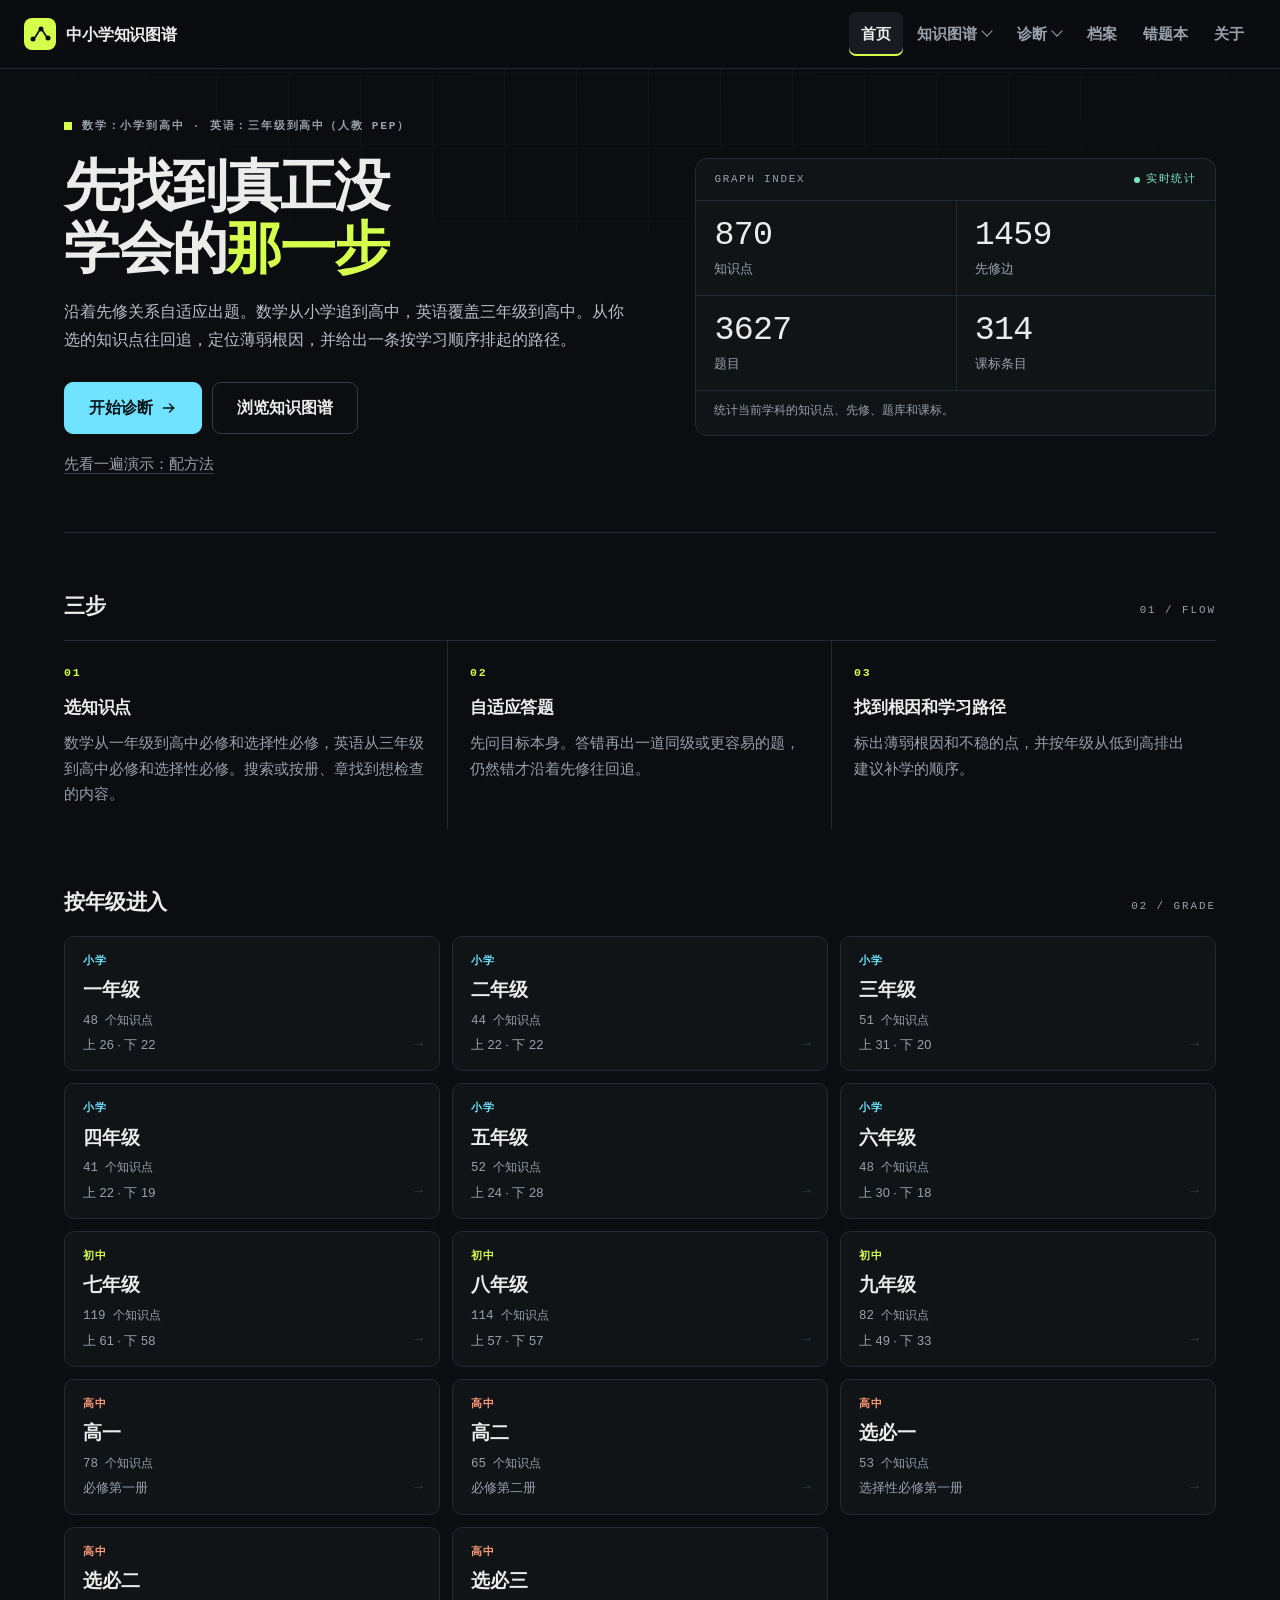
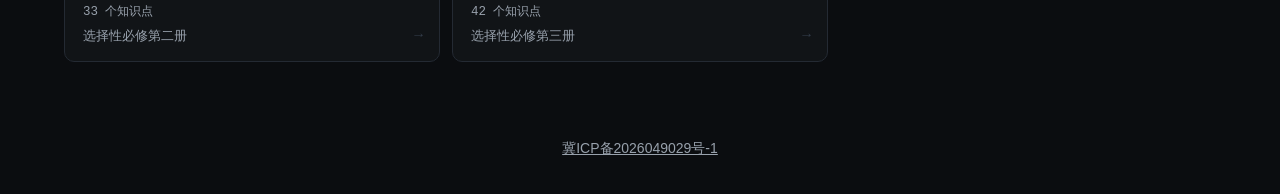
==== commit 3ed05283: "同步十学科知识图谱并更新站点 按上游 e4d6813 同步知识点、先修、课标及关联题目与教材映射，保留本地旧编号并适配各学科入口。纳入已上线的备案页脚和路径兼容修复。" ====
--- a/index.html
+++ b/index.html
@@ -4,22 +4,23 @@
 <meta charset="utf-8">
 <meta name="viewport" content="width=device-width, initial-scale=1">
 <title>中小学知识图谱</title>
-<meta name="description" content="数学（小学到高中）和英语（小学到高中）的知识图谱。沿先修关系自适应出题，从选中的知识点往回找到薄弱根因。">
+<meta name="description" content="中小学十学科知识图谱。按年级和教材浏览知识点，沿先修关系自适应诊断。">
 <link rel="icon" href="data:image/svg+xml,%3Csvg xmlns='http://www.w3.org/2000/svg' viewBox='0 0 32 32'%3E%3Crect width='32' height='32' rx='8' fill='%230b0d10'/%3E%3Ccircle cx='9' cy='21' r='2.5' fill='%236fe3ff'/%3E%3Ccircle cx='17' cy='11' r='2.5' fill='%23d5ff4b'/%3E%3Ccircle cx='24' cy='20' r='2.5' fill='%236fe3ff'/%3E%3C/svg%3E">
+<script src="assets/subjects.js"></script>
 <script>
 (function () {
   var id = location.hash.replace(/^#/, '');
   try { id = decodeURIComponent(id); } catch (e) { return; }
-  if (/^cnm_[A-Za-z0-9]+$/.test(id)) {
+  var subjects = window.CnmSubjects;
+  if (/^cn[a-z]_[A-Za-z0-9_]+$/.test(id) && subjects.keys.some(function (key) {
+    return id.startsWith(subjects.catalog[key].prefix + '_');
+  })) {
     document.documentElement.style.visibility = 'hidden';
-    location.replace('explore/#' + encodeURIComponent(id));
-  } else if (/^cne_[A-Za-z0-9]+$/.test(id)) {
-    document.documentElement.style.visibility = 'hidden';
-    location.replace('explore/?subject=english#' + encodeURIComponent(id));
+    location.replace(subjects.withSubject('explore/', subjects.fromId(id)) + '#' + encodeURIComponent(id));
   }
 })();
 </script>
-<link rel="stylesheet" href="assets/site.css">
+<link rel="stylesheet" href="assets/site.css?v=e4d6813">
 </head>
 <body class="page-home">
 <header class="site-header">
@@ -80,7 +81,7 @@
         <div class="stat-card"><div class="stat-num" id="n-standards">…</div><div class="stat-label">课标条目</div></div>
       </div>
       <div class="panel-foot">
-        <p class="stat-note">以上数字在打开页面时从当前学科的知识点、先修、题库和课标统计。默认是数学。</p>
+        <p class="stat-note">统计当前学科的知识点、先修、题库和课标。</p>
         <div id="load-error" class="load-error" hidden></div>
       </div>
     </aside>
@@ -113,16 +114,13 @@
     <span class="sec-index">02 / Grade</span>
   </div>
   <div class="grade-grid" id="grades" aria-busy="true"></div>
-
-  <a class="iq-card" href="https://test.pansgo.com/?from=math-home" target="_blank" rel="noopener">
-    <strong>🧠 儿童智商测试</strong>
-    <span class="iq-sub">找规律 · 补图案 · 空间想象，约 12–15 分钟，免费</span>
-    <span class="iq-note">趣味测评，与数学诊断无关</span>
-  </a>
 </main>
+<footer class="site-footer">
+  <a href="https://beian.miit.gov.cn/" target="_blank" rel="noopener noreferrer">冀ICP备2026049029号-1</a>
+</footer>
 <script src="assets/motion.js"></script>
-<script src="assets/nav.js"></script>
+<script src="assets/nav.js?v=e4d6813"></script>
 <script src="assets/children.js"></script>
-<script src="assets/home.js"></script>
+<script src="assets/home.js?v=e4d6813"></script>
 </body>
 </html>
--- a/assets/site.css
+++ b/assets/site.css
@@ -302,10 +302,10 @@
   top: calc(100% + 6px);
   left: 50%;
   transform: translateX(-50%) translateY(-4px);
-  min-width: 132px;
+  min-width: 224px;
   padding: 6px;
-  display: flex;
-  flex-direction: column;
+  display: grid;
+  grid-template-columns: repeat(2, minmax(0, 1fr));
   gap: 2px;
   background: var(--bg-elev);
   border: 1px solid var(--line-strong);
@@ -342,17 +342,17 @@
   box-shadow: inset 0 0 0 1px var(--line-strong);
 }
 
-/* 触屏设备没有 hover：点按展开，展开时把子项竖排在下方 */
+/* 触屏菜单以页眉为基准，十个学科不会挤出窄屏。 */
 @media (hover: none) {
-  .nav-item.has-menu { position: relative; }
+  .nav-item.has-menu { position: static; }
   .nav-item .nav-menu {
     position: absolute;
     top: calc(100% + 4px);
-    left: 0;
+    left: 12px;
+    right: 12px;
     transform: none;
-    min-width: 120px;
+    min-width: 0;
     padding: 6px;
-    flex-direction: column;
     gap: 2px;
     background: var(--bg-elev);
     border: 1px solid var(--line-strong);
@@ -366,7 +366,9 @@
     opacity: 1;
     visibility: visible;
     pointer-events: auto;
+    transform: none;
   }
+  .nav-item.has-menu:not(.open) .nav-menu { visibility: hidden; pointer-events: none; }
   .nav-item .nav-menu::before { display: none; }
   .nav-item .nav-menu .nav-link { width: 100%; }
 }
@@ -394,14 +396,6 @@
   box-shadow: none;
 }
 
-body.subject-english .legend li:has(.sw-j),
-body.subject-english .legend li:has(.sw-h) { display: none; }
-
-/* 物理覆盖初中+高中：图例里的小学隐藏 */
-body.subject-physics .legend li:has(.sw-p) { display: none; }
-/* 语文只有小学：图例里只留小学 */
-body.subject-chinese .legend li:has(.sw-j),
-body.subject-chinese .legend li:has(.sw-h) { display: none; }
 /* 语文用朱红色区分 */
 body.subject-chinese .stage-tab.on,
 body.subject-chinese button.choice.picked,
@@ -845,33 +839,22 @@
   font-variant-numeric: tabular-nums;
 }
 
-a.iq-card {
-  display: flex;
-  flex-wrap: wrap;
-  align-items: baseline;
-  gap: 4px 14px;
-  margin-top: 28px;
-  padding: 16px 18px;
-  max-width: 100%;
-  background: transparent;
-  border: 1px dashed var(--line-strong);
-  border-radius: 10px;
-  text-decoration: none;
-  color: var(--text);
-  transition: border-color var(--dur) var(--ease-out), background-color var(--dur) var(--ease-out);
-}
-
-a.iq-card:hover { border-color: var(--brand); background: rgba(111, 227, 255, 0.04); }
-a.iq-card strong { font-size: 0.95rem; font-weight: 600; }
-a.iq-card .iq-sub { font-weight: 500; color: var(--muted); font-size: 0.88rem; overflow-wrap: anywhere; }
-a.iq-card .iq-note {
-  margin-left: auto;
-  color: var(--muted);
-  font-size: 0.74rem;
-  font-family: var(--mono);
-  letter-spacing: 0.04em;
-  overflow-wrap: anywhere;
-}
+.site-footer {
+  padding: 0 16px 24px;
+  text-align: center;
+  font-size: 0.875rem;
+}
+
+.site-footer a {
+  display: inline-flex;
+  align-items: center;
+  min-height: 44px;
+  padding-inline: 8px;
+  color: var(--muted);
+}
+
+.site-footer a:hover,
+.site-footer a:focus-visible { color: var(--brand-strong); }
 
 /* 卡片入场错峰 */
 .grade-grid > a.grade-card,
@@ -904,5 +887,4 @@
   .hero-actions .btn { flex: 1 1 100%; }
   .grade-grid { grid-template-columns: minmax(0, 1fr); }
   .stat-num { font-size: 1.6rem; }
-  a.iq-card .iq-note { margin-left: 0; }
-}
+}
